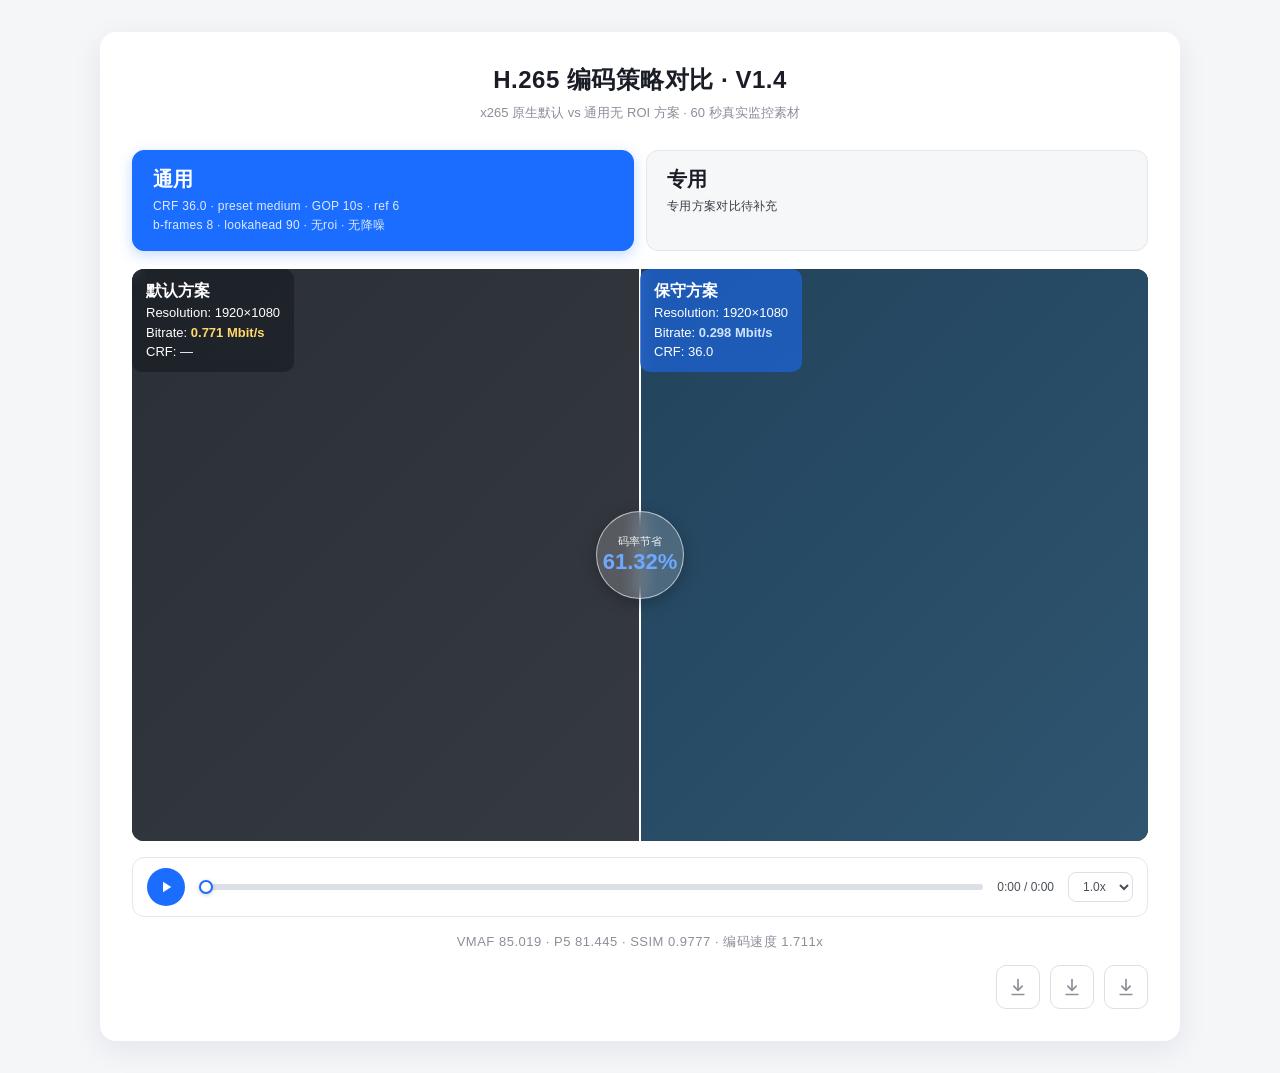
==== apps/demo/index.html @ e2fc9581 "Add monitor2 static demo" ====
<!DOCTYPE html>
<html lang="zh-CN">
<head>
<meta charset="UTF-8" />
<meta name="viewport" content="width=device-width, initial-scale=1.0" />
<title>H.265 编码策略对比 · V1.4</title>
<style>
  :root {
    --blue: #1B6DFF;
    --text: #1A1D26;
    --gray: #8A8F99;
    --card: #FFFFFF;
    --page: #F5F6F8;
  }
  * { box-sizing: border-box; margin: 0; padding: 0; }
  body {
    font-family: -apple-system, "PingFang SC", "Microsoft YaHei", sans-serif;
    background: var(--page);
    color: var(--text);
    display: flex;
    justify-content: center;
    padding: 32px 16px;
    -webkit-font-smoothing: antialiased;
  }
  .card {
    width: 100%;
    max-width: 1080px;
    background: var(--card);
    border-radius: 16px;
    box-shadow: 0 8px 30px rgba(20, 30, 60, 0.08);
    padding: 32px;
  }
  header { text-align: center; margin-bottom: 28px; }
  h1 { font-size: 24px; font-weight: 700; letter-spacing: 0.5px; }
  .subtitle { color: var(--gray); font-size: 13px; margin-top: 8px; }

  /* 策略切换：等宽双 Tab，参考微帧风格 */
  .strategy-tabs {
    display: flex;
    gap: 12px;
    margin-bottom: 18px;
  }
  .strategy-tab {
    flex: 1 1 0;
    display: flex;
    flex-direction: column;
    align-items: flex-start;
    gap: 6px;
    padding: 16px 20px;
    border-radius: 12px;
    border: 1px solid #e5e7eb;
    background: #f6f7f9;
    color: var(--text);
    font-family: inherit;
    text-align: left;
    cursor: pointer;
    transition: all .2s ease;
  }
  .strategy-tab:hover {
    border-color: var(--blue);
    color: var(--blue);
    background: #fff;
  }
  .strategy-tab.active {
    background: var(--blue);
    color: #fff;
    border-color: var(--blue);
    box-shadow: 0 4px 14px rgba(27, 109, 255, 0.25);
  }
  .strategy-tab .tab-title {
    font-size: 20px;
    font-weight: 700;
    line-height: 1.2;
  }
  .strategy-tab .tab-desc {
    font-size: 12px;
    opacity: .85;
    font-weight: 500;
    line-height: 1.55;
    font-variant-numeric: tabular-nums;
    letter-spacing: .3px;
    word-break: normal;
    overflow-wrap: anywhere;
  }

  /* 对比查看器 */
  .viewer { display: block; }
  .viewer[hidden] { display: none; }
  .stage {
    position: relative;
    width: 100%;
    aspect-ratio: 16 / 9;
    border-radius: 12px;
    overflow: hidden;
    background: #111;
    user-select: none;
    --p: 50; /* 分割线位置百分比，JS 同步更新，驱动蓝色角标跟随 */
  }
  .media {
    position: absolute;
    inset: 0;
  }
  .media.base {
    background: linear-gradient(135deg, #2b2f36 0%, #3a3f47 100%);
  }
  .media.ours {
    background: linear-gradient(135deg, #1c3a52 0%, #2f5570 100%);
    clip-path: inset(0 0 0 50%);
  }
  video.media {
    width: 100%;
    height: 100%;
    object-fit: cover;
    display: block;
  }

  /* 角标：黑标固定画布左上；蓝标跟分割线，可覆盖黑标、可出画布 */
  .label {
    position: absolute;
    top: 0;
    padding: 10px 14px;
    border-radius: 10px;
    font-size: 13px;
    line-height: 1.5;
    backdrop-filter: blur(6px);
    -webkit-backdrop-filter: blur(6px);
    font-variant-numeric: tabular-nums;
    z-index: 3;
    max-width: 280px;
    pointer-events: none;
  }
  .label.base {
    left: 0;
    background: rgba(20, 24, 32, 0.55);
    color: #fff;
  }
  .label.ours {
    /* 左缘直接贴在分割线上，无 gap；可覆盖左侧黑标，可滑出画布右边缘 */
    left: calc(var(--p, 50) * 1%);
    background: rgba(27, 109, 255, 0.55);
    color: #fff;
    text-align: left;
  }
  .label .name { font-size: 16px; font-weight: 700; }
  .label .hl { font-weight: 700; color: #ffd76a; }
  .label.ours .hl { color: #cfe4ff; }

  /* 分割线 + 徽标（徽标放在分割线内部，随分割线一起移动、可被拖拽、可出画布） */
  .divider {
    position: absolute;
    top: 0;
    bottom: 0;
    left: 50%;
    width: 2px;
    background: #fff;
    transform: translateX(-1px);
    cursor: ew-resize;
    outline: none;
    z-index: 1;
  }
  .divider:focus-visible { box-shadow: 0 0 0 2px var(--blue); }
  .badge {
    position: absolute;
    top: 50%;
    left: 50%;
    transform: translate(-50%, -50%);
    width: 88px;
    height: 88px;
    border-radius: 50%;
    background: rgba(255, 255, 255, 0.18);
    backdrop-filter: blur(8px);
    -webkit-backdrop-filter: blur(8px);
    border: 1px solid rgba(255, 255, 255, 0.6);
    box-shadow: 0 4px 16px rgba(0, 0, 0, 0.25);
    display: flex;
    flex-direction: column;
    align-items: center;
    justify-content: center;
    color: #fff;
    text-align: center;
  }
  .badge .small { font-size: 11px; opacity: .9; }
  .badge .big { font-size: 22px; font-weight: 800; color: #6ea8ff; }

  /* 播放控制条（沿用页面同一设计语言） */
  .controls {
    display: flex;
    align-items: center;
    gap: 14px;
    margin-top: 16px;
    padding: 10px 14px;
    border: 1px solid #e5e7eb;
    border-radius: 12px;
    background: #fff;
  }
  .ctrl-btn {
    flex: none;
    width: 38px;
    height: 38px;
    border-radius: 50%;
    border: none;
    background: var(--blue);
    color: #fff;
    display: flex;
    align-items: center;
    justify-content: center;
    cursor: pointer;
    transition: background .2s;
  }
  .ctrl-btn:hover { background: #1558d6; }
  .ctrl-btn svg { width: 18px; height: 18px; }
  .ctrl-btn .icon-pause { display: none; }
  .controls.playing .icon-play { display: none; }
  .controls.playing .icon-pause { display: block; }
  .progress {
    -webkit-appearance: none;
    appearance: none;
    flex: 1;
    height: 6px;
    border-radius: 3px;
    background: #dcdfe6;
    outline: none;
    cursor: pointer;
  }
  .progress::-webkit-slider-thumb {
    -webkit-appearance: none;
    appearance: none;
    width: 14px;
    height: 14px;
    border-radius: 50%;
    background: #fff;
    border: 2px solid var(--blue);
    box-shadow: 0 1px 4px rgba(0,0,0,.2);
  }
  .progress::-moz-range-thumb {
    width: 14px;
    height: 14px;
    border-radius: 50%;
    background: #fff;
    border: 2px solid var(--blue);
    box-shadow: 0 1px 4px rgba(0,0,0,.2);
  }
  .time {
    flex: none;
    font-size: 12px;
    color: #4a4f57;
    font-variant-numeric: tabular-nums;
    white-space: nowrap;
  }
  .rate {
    flex: none;
    border: 1px solid #dcdfe6;
    background: #fff;
    border-radius: 8px;
    padding: 6px 10px;
    font-size: 12px;
    color: #4a4f57;
    font-family: inherit;
    cursor: pointer;
  }

  /* 指标说明 */
  .metrics {
    margin-top: 16px;
    text-align: center;
    color: var(--gray);
    font-size: 13px;
    font-variant-numeric: tabular-nums;
    letter-spacing: 0.5px;
  }
  /* 底部：下载按钮，居右 */
  .footer-row {
    display: flex;
    justify-content: flex-end;
    align-items: center;
    gap: 10px;
    margin-top: 14px;
  }
  .download-btn {
    width: 44px;
    height: 44px;
    border-radius: 10px;
    border: 1px solid #dcdfe6;
    background: #fff;
    color: var(--gray);
    display: flex;
    align-items: center;
    justify-content: center;
    cursor: pointer;
    text-decoration: none;
    transition: color .2s, border-color .2s;
  }
  .download-btn:hover { color: var(--blue); border-color: var(--blue); }
  .download-btn svg { width: 20px; height: 20px; }

  /* 专用 Tab 占位 */
  .placeholder-box {
    width: 100%;
    aspect-ratio: 16 / 9;
    border: 2px dashed #C5C8CE;
    border-radius: 12px;
    display: flex;
    flex-direction: column;
    align-items: center;
    justify-content: center;
    color: var(--gray);
    text-align: center;
    gap: 10px;
  }
  .placeholder-box .icon { color: #C5C8CE; }
  .placeholder-box .title { font-size: 18px; font-weight: 600; color: #6b7280; }
  .placeholder-box .desc { font-size: 13px; max-width: 420px; line-height: 1.6; }

  @media (max-width: 768px) {
    .card { padding: 20px; }
    h1 { font-size: 20px; }
    .strategy-tab { padding: 14px 16px; }
    .strategy-tab .tab-title { font-size: 18px; }
    .strategy-tab .tab-desc { font-size: 11px; }
    .badge { width: 64px; height: 64px; }
    .badge .big { font-size: 16px; }
    .controls { flex-wrap: wrap; }
    .time { order: 3; width: 100%; text-align: center; }
  }
</style>
</head>
<body>
<div class="card">
  <header>
    <h1 id="pageTitle">H.265 编码策略对比 · V1.4</h1>
    <p class="subtitle" id="pageSubtitle">数据加载中…</p>
  </header>

  <!-- 策略切换：等宽双 Tab -->
  <div class="strategy-tabs" role="tablist">
    <button class="strategy-tab active" id="tabGeneric" data-target="generic" role="tab" aria-selected="true">
      <span class="tab-title" id="tabGenericTitle">通用</span>
      <span class="tab-desc" id="tabGenericDesc"></span>
    </button>
    <button class="strategy-tab" id="tabSpecialized" data-target="specialized" role="tab" aria-selected="false">
      <span class="tab-title" id="tabSpecTitle">专用</span>
      <span class="tab-desc" id="tabSpecDesc"></span>
    </button>
  </div>

  <!-- 通用 Tab 内容 -->
  <section class="viewer" id="viewer-generic">
    <div class="stage" id="stage">
      <video class="media base" id="videoBase" preload="auto" playsinline loop></video>
      <video class="media ours" id="ours" preload="auto" playsinline loop muted></video>
      <div class="label base">
        <div class="name" id="baseName">默认方案</div>
        <div>Resolution: <span id="baseRes">—</span></div>
        <div>Bitrate: <span class="hl" id="baseBitrate">—</span></div>
        <div>CRF: <span id="baseCrf">—</span></div>
      </div>
      <div class="label ours">
        <div class="name" id="oursName">保守方案</div>
        <div>Resolution: <span id="oursRes">—</span></div>
        <div>Bitrate: <span class="hl" id="oursBitrate">—</span></div>
        <div>CRF: <span id="oursCrf">—</span></div>
      </div>
      <div class="divider" id="divider" tabindex="0" role="slider" aria-valuenow="50" aria-valuemin="0" aria-valuemax="100">
        <div class="badge">
          <span class="small">码率节省</span>
          <span class="big" id="savingBig">—</span>
        </div>
      </div>
    </div>

    <!-- 播放控制条 -->
    <div class="controls" id="controls">
      <button class="ctrl-btn" id="playBtn" aria-label="播放 / 暂停">
        <svg class="icon-play" viewBox="0 0 24 24" fill="currentColor"><path d="M8 5v14l11-7z"></path></svg>
        <svg class="icon-pause" viewBox="0 0 24 24" fill="currentColor"><path d="M6 5h4v14H6zM14 5h4v14h-4z"></path></svg>
      </button>
      <input type="range" class="progress" id="progress" min="0" max="1000" value="0" aria-label="播放进度"/>
      <div class="time" id="timeLabel">0:00 / 0:00</div>
      <select class="rate" id="rateSelect" aria-label="播放倍速">
        <option value="0.5">0.5x</option>
        <option value="1" selected>1.0x</option>
        <option value="1.5">1.5x</option>
        <option value="2">2.0x</option>
      </select>
    </div>

    <div class="metrics" id="metricsLine"></div>
    <div class="footer-row">
      <a class="download-btn" id="dlBase" download title="下载默认方案 H.265 文件" aria-label="下载默认方案 H.265 文件">
        <svg viewBox="0 0 24 24" fill="none" stroke="currentColor" stroke-width="2" stroke-linecap="round" stroke-linejoin="round">
          <path d="M12 3v12"></path><path d="M7 11l5 5 5-5"></path><path d="M5 21h14"></path>
        </svg>
      </a>
      <a class="download-btn" id="dlOurs" download title="下载保守方案 H.265 文件" aria-label="下载保守方案 H.265 文件">
        <svg viewBox="0 0 24 24" fill="none" stroke="currentColor" stroke-width="2" stroke-linecap="round" stroke-linejoin="round">
          <path d="M12 3v12"></path><path d="M7 11l5 5 5-5"></path><path d="M5 21h14"></path>
        </svg>
      </a>
      <a class="download-btn" id="dlCsv" download title="下载指标 CSV" aria-label="下载指标 CSV">
        <svg viewBox="0 0 24 24" fill="none" stroke="currentColor" stroke-width="2" stroke-linecap="round" stroke-linejoin="round">
          <path d="M12 3v12"></path><path d="M7 11l5 5 5-5"></path><path d="M5 21h14"></path>
        </svg>
      </a>
    </div>
  </section>

  <!-- 专用 Tab 内容（占位：不接视频、不接指标、不接下载） -->
  <section class="viewer" id="viewer-specialized" hidden>
    <div class="placeholder-box">
      <svg class="icon" width="48" height="48" viewBox="0 0 24 24" fill="none" stroke="currentColor" stroke-width="2" stroke-linecap="round" stroke-linejoin="round">
        <path d="M23 19a2 2 0 0 1-2 2H3a2 2 0 0 1-2-2V8a2 2 0 0 1 2-2h4l2-3h6l2 3h4a2 2 0 0 1 2 2z"></path>
        <circle cx="12" cy="13" r="4"></circle>
      </svg>
      <div class="title" id="specPlaceholderTitle">专用方案对比待补充</div>
      <div class="desc" id="specPlaceholderDesc"></div>
    </div>
  </section>
</div>

<script>
(async function () {
  // ===== 数据加载（不写死，全部来自 data/results.json） =====
  let DATA;
  try {
    const resp = await fetch('data/results.json', { cache: 'no-store' });
    if (!resp.ok) throw new Error('HTTP ' + resp.status);
    DATA = await resp.json();
  } catch (err) {
    const sub = document.getElementById('pageSubtitle');
    sub.textContent = '数据加载失败：请通过 HTTP 服务访问本页（如在 apps/demo 目录运行 python -m http.server），file:// 直接打开无法读取 data/results.json';
    sub.style.color = '#d43f3a';
    return;
  }

  const { page, baseline, ours, specialized, metricsDownload } = DATA;

  // ===== 格式化 =====
  const fmtMbps = v => v.toFixed(3) + ' Mbit/s';
  const fmtCrf = v => (v === null || v === undefined) ? '—' : Number(v).toFixed(1);
  const fmtSaving = v => Number(v).toFixed(2) + '%';
  const paramsTwoLines = s => {
    const parts = s.split(' · ');
    const mid = Math.ceil(parts.length / 2);
    return parts.slice(0, mid).join(' · ') + '<br>' + parts.slice(mid).join(' · ');
  };

  // ===== 填充头部与 Tab =====
  document.getElementById('pageTitle').textContent = page.title;
  document.title = page.title;
  document.getElementById('pageSubtitle').textContent = page.subtitle;
  document.getElementById('tabGenericTitle').textContent = ours.tabTitle;
  document.getElementById('tabGenericDesc').innerHTML = paramsTwoLines(ours.params);
  document.getElementById('tabSpecTitle').textContent = specialized.tabTitle;
  document.getElementById('tabSpecDesc').textContent = specialized.title;

  // ===== 填充角标与徽标 =====
  document.getElementById('baseName').textContent = baseline.displayName;
  document.getElementById('baseRes').textContent = baseline.resolution;
  document.getElementById('baseBitrate').textContent = fmtMbps(baseline.bitrateMbps);
  document.getElementById('baseCrf').textContent = fmtCrf(baseline.crf);
  document.getElementById('oursName').textContent = ours.displayName;
  document.getElementById('oursRes').textContent = ours.resolution;
  document.getElementById('oursBitrate').textContent = fmtMbps(ours.bitrateMbps);
  document.getElementById('oursCrf').textContent = fmtCrf(ours.crf);
  document.getElementById('savingBig').textContent = fmtSaving(ours.savingVsDefaultPct);
  document.getElementById('metricsLine').textContent =
    `VMAF ${ours.vmaf.toFixed(3)} · P5 ${ours.vmafP5.toFixed(3)} · SSIM ${ours.ssim.toFixed(4)} · 编码速度 ${ours.encodeSpeedX}x`;

  // ===== 填充占位区与下载 =====
  document.getElementById('specPlaceholderTitle').textContent = specialized.title;
  document.getElementById('specPlaceholderDesc').textContent = specialized.description;
  document.getElementById('dlBase').href = baseline.hevcDownload;
  document.getElementById('dlOurs').href = ours.hevcDownload;
  document.getElementById('dlCsv').href = metricsDownload;

  // ===== 视频源 =====
  const videoBase = document.getElementById('videoBase');
  const oursVideo = document.getElementById('ours');
  videoBase.src = baseline.previewSrc;
  oursVideo.src = ours.previewSrc;

  // ===== 通用 / 专用 切换 =====
  const tabs = document.querySelectorAll('.strategy-tab');
  const vGeneric = document.getElementById('viewer-generic');
  const vSpec = document.getElementById('viewer-specialized');
  function show(which) {
    const isGeneric = which === 'generic';
    vGeneric.hidden = !isGeneric;
    vSpec.hidden = isGeneric;
    tabs.forEach(tab => {
      const active = tab.dataset.target === which;
      tab.classList.toggle('active', active);
      tab.setAttribute('aria-selected', String(active));
    });
    if (!isGeneric) pause(); // 切到占位 Tab 时暂停播放
  }
  tabs.forEach(tab => tab.addEventListener('click', () => show(tab.dataset.target)));

  // ===== 分割线拖拽（蓝色角标跟随分割线移动，不翻转） =====
  const stage = document.getElementById('stage');
  const divider = document.getElementById('divider');

  function setPos(pct) {
    pct = Math.max(0, Math.min(100, pct));
    oursVideo.style.clipPath = `inset(0 0 0 ${pct}%)`;
    divider.style.left = pct + '%';
    stage.style.setProperty('--p', pct);
    divider.setAttribute('aria-valuenow', Math.round(pct));
  }

  let dragging = false;
  function posFromEvent(clientX) {
    const r = stage.getBoundingClientRect();
    return ((clientX - r.left) / r.width) * 100;
  }
  divider.addEventListener('mousedown', e => { dragging = true; e.preventDefault(); });
  window.addEventListener('mousemove', e => { if (dragging) setPos(posFromEvent(e.clientX)); });
  window.addEventListener('mouseup', () => { dragging = false; });
  divider.addEventListener('touchstart', e => { dragging = true; }, { passive: true });
  divider.addEventListener('touchmove', e => { if (dragging) setPos(posFromEvent(e.touches[0].clientX)); }, { passive: true });
  window.addEventListener('touchend', () => { dragging = false; });
  divider.addEventListener('keydown', e => {
    const parsed = parseFloat(divider.style.left);
    const cur = Number.isFinite(parsed) ? parsed : 50;
    if (e.key === 'ArrowLeft') { setPos(cur - 2); e.preventDefault(); }
    if (e.key === 'ArrowRight') { setPos(cur + 2); e.preventDefault(); }
  });

  // ===== 双视频同步（base 为主时钟，ours 静音跟随，只保留一路声音） =====
  const controls = document.getElementById('controls');
  const playBtn = document.getElementById('playBtn');
  const progress = document.getElementById('progress');
  const timeLabel = document.getElementById('timeLabel');
  const rateSelect = document.getElementById('rateSelect');

  function fmtTime(t) {
    if (!Number.isFinite(t)) return '0:00';
    const m = Math.floor(t / 60);
    const s = Math.floor(t % 60);
    return m + ':' + String(s).padStart(2, '0');
  }

  function play() {
    oursVideo.play().catch(() => {});
    videoBase.play().catch(() => {});
    controls.classList.add('playing');
  }
  function pause() {
    videoBase.pause();
    oursVideo.pause();
    controls.classList.remove('playing');
  }
  playBtn.addEventListener('click', () => { videoBase.paused ? play() : pause(); });

  // 进度同步：偏差 > 0.15s 时校正 ours
  videoBase.addEventListener('timeupdate', () => {
    if (Math.abs(oursVideo.currentTime - videoBase.currentTime) > 0.15) {
      oursVideo.currentTime = videoBase.currentTime;
    }
    if (videoBase.duration) {
      const ratio = videoBase.currentTime / videoBase.duration;
      progress.value = Math.round(ratio * 1000);
      const pct = (ratio * 100).toFixed(1);
      progress.style.background =
        `linear-gradient(to right, var(--blue) 0%, var(--blue) ${pct}%, #dcdfe6 ${pct}%, #dcdfe6 100%)`;
      timeLabel.textContent = fmtTime(videoBase.currentTime) + ' / ' + fmtTime(videoBase.duration);
    }
  });

  // seek 同步
  progress.addEventListener('input', () => {
    if (videoBase.duration) {
      const t = (progress.value / 1000) * videoBase.duration;
      videoBase.currentTime = t;
      oursVideo.currentTime = t;
    }
  });

  // 倍速同步
  rateSelect.addEventListener('change', () => {
    const r = parseFloat(rateSelect.value);
    videoBase.playbackRate = r;
    oursVideo.playbackRate = r;
  });

  videoBase.addEventListener('loadedmetadata', () => {
    timeLabel.textContent = fmtTime(videoBase.currentTime) + ' / ' + fmtTime(videoBase.duration);
  });
  // 循环回绕时两路对齐
  videoBase.addEventListener('ended', () => { oursVideo.currentTime = videoBase.currentTime; });

  // 初始 Tab：可通过 URL ?tab=specialized 指定
  const initTab = new URLSearchParams(location.search).get('tab');
  if (initTab === 'generic' || initTab === 'specialized') show(initTab);

  // 初始分割线位置：默认 50%，可通过 URL ?p=15 等参数覆盖
  const initP = parseFloat(new URLSearchParams(location.search).get('p'));
  setPos(Number.isFinite(initP) ? initP : 50);
})();
</script>
</body>
</html>
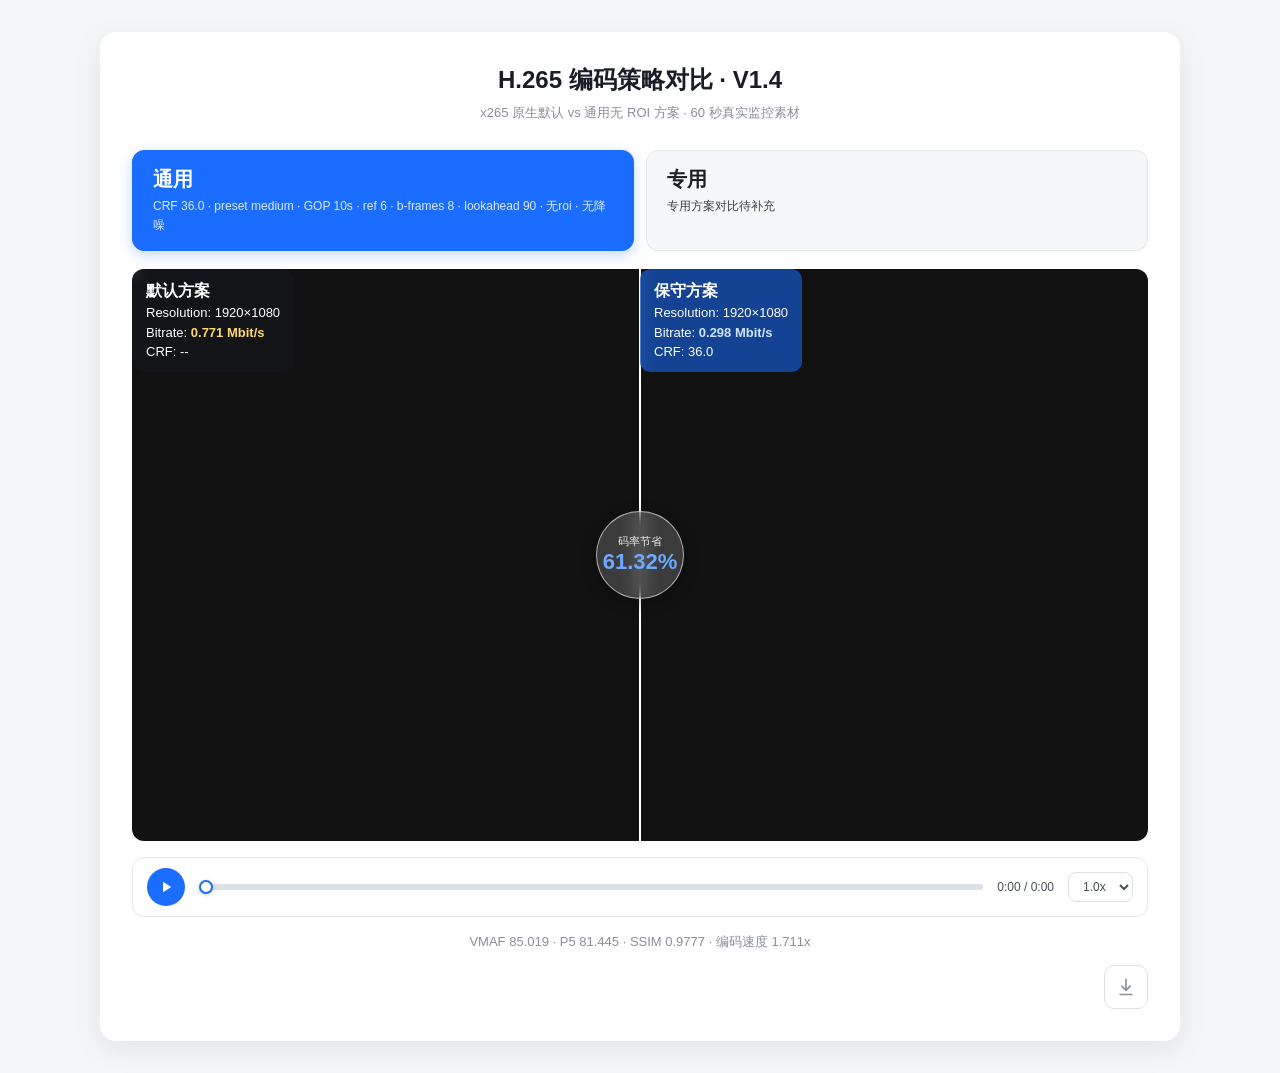
==== commit e6088019: "Restructure demo static assets" ====
--- a/apps/demo/index.html
+++ b/apps/demo/index.html
@@ -1,602 +1,97 @@
-<!DOCTYPE html>
+<!doctype html>
 <html lang="zh-CN">
-<head>
-<meta charset="UTF-8" />
-<meta name="viewport" content="width=device-width, initial-scale=1.0" />
-<title>H.265 编码策略对比 · V1.4</title>
-<style>
-  :root {
-    --blue: #1B6DFF;
-    --text: #1A1D26;
-    --gray: #8A8F99;
-    --card: #FFFFFF;
-    --page: #F5F6F8;
-  }
-  * { box-sizing: border-box; margin: 0; padding: 0; }
-  body {
-    font-family: -apple-system, "PingFang SC", "Microsoft YaHei", sans-serif;
-    background: var(--page);
-    color: var(--text);
-    display: flex;
-    justify-content: center;
-    padding: 32px 16px;
-    -webkit-font-smoothing: antialiased;
-  }
-  .card {
-    width: 100%;
-    max-width: 1080px;
-    background: var(--card);
-    border-radius: 16px;
-    box-shadow: 0 8px 30px rgba(20, 30, 60, 0.08);
-    padding: 32px;
-  }
-  header { text-align: center; margin-bottom: 28px; }
-  h1 { font-size: 24px; font-weight: 700; letter-spacing: 0.5px; }
-  .subtitle { color: var(--gray); font-size: 13px; margin-top: 8px; }
+  <head>
+    <meta charset="utf-8" />
+    <meta name="viewport" content="width=device-width, initial-scale=1" />
+    <title>H.265 编码策略对比 · V1.4</title>
+    <link rel="icon" href="data:," />
+    <link rel="stylesheet" href="./styles.css" />
+  </head>
+  <body>
+    <main class="card">
+      <header>
+        <h1 id="pageTitle">H.265 编码策略对比 · V1.4</h1>
+        <p class="subtitle" id="pageSubtitle">x265 原生默认 vs 通用无 ROI 方案 · 60 秒真实监控素材</p>
+      </header>
 
-  /* 策略切换：等宽双 Tab，参考微帧风格 */
-  .strategy-tabs {
-    display: flex;
-    gap: 12px;
-    margin-bottom: 18px;
-  }
-  .strategy-tab {
-    flex: 1 1 0;
-    display: flex;
-    flex-direction: column;
-    align-items: flex-start;
-    gap: 6px;
-    padding: 16px 20px;
-    border-radius: 12px;
-    border: 1px solid #e5e7eb;
-    background: #f6f7f9;
-    color: var(--text);
-    font-family: inherit;
-    text-align: left;
-    cursor: pointer;
-    transition: all .2s ease;
-  }
-  .strategy-tab:hover {
-    border-color: var(--blue);
-    color: var(--blue);
-    background: #fff;
-  }
-  .strategy-tab.active {
-    background: var(--blue);
-    color: #fff;
-    border-color: var(--blue);
-    box-shadow: 0 4px 14px rgba(27, 109, 255, 0.25);
-  }
-  .strategy-tab .tab-title {
-    font-size: 20px;
-    font-weight: 700;
-    line-height: 1.2;
-  }
-  .strategy-tab .tab-desc {
-    font-size: 12px;
-    opacity: .85;
-    font-weight: 500;
-    line-height: 1.55;
-    font-variant-numeric: tabular-nums;
-    letter-spacing: .3px;
-    word-break: normal;
-    overflow-wrap: anywhere;
-  }
+      <nav class="strategy-tabs" role="tablist" aria-label="方案类型">
+        <button class="strategy-tab active" id="tabGeneric" type="button" data-target="generic" role="tab" aria-selected="true">
+          <span class="tab-title" id="genericTabTitle">通用</span>
+          <span class="tab-desc" id="genericTabDesc">--</span>
+        </button>
+        <button class="strategy-tab" id="tabSpecialized" type="button" data-target="specialized" role="tab" aria-selected="false">
+          <span class="tab-title" id="specializedTabTitle">专用</span>
+          <span class="tab-desc" id="specializedTabDesc">专用方案对比待补充</span>
+        </button>
+      </nav>
 
-  /* 对比查看器 */
-  .viewer { display: block; }
-  .viewer[hidden] { display: none; }
-  .stage {
-    position: relative;
-    width: 100%;
-    aspect-ratio: 16 / 9;
-    border-radius: 12px;
-    overflow: hidden;
-    background: #111;
-    user-select: none;
-    --p: 50; /* 分割线位置百分比，JS 同步更新，驱动蓝色角标跟随 */
-  }
-  .media {
-    position: absolute;
-    inset: 0;
-  }
-  .media.base {
-    background: linear-gradient(135deg, #2b2f36 0%, #3a3f47 100%);
-  }
-  .media.ours {
-    background: linear-gradient(135deg, #1c3a52 0%, #2f5570 100%);
-    clip-path: inset(0 0 0 50%);
-  }
-  video.media {
-    width: 100%;
-    height: 100%;
-    object-fit: cover;
-    display: block;
-  }
+      <section class="viewer" id="viewerGeneric">
+        <div class="stage" id="stage">
+          <video class="media base" id="baseVideo" preload="auto" playsinline loop></video>
+          <video class="media ours" id="oursVideo" preload="auto" playsinline loop muted></video>
 
-  /* 角标：黑标固定画布左上；蓝标跟分割线，可覆盖黑标、可出画布 */
-  .label {
-    position: absolute;
-    top: 0;
-    padding: 10px 14px;
-    border-radius: 10px;
-    font-size: 13px;
-    line-height: 1.5;
-    backdrop-filter: blur(6px);
-    -webkit-backdrop-filter: blur(6px);
-    font-variant-numeric: tabular-nums;
-    z-index: 3;
-    max-width: 280px;
-    pointer-events: none;
-  }
-  .label.base {
-    left: 0;
-    background: rgba(20, 24, 32, 0.55);
-    color: #fff;
-  }
-  .label.ours {
-    /* 左缘直接贴在分割线上，无 gap；可覆盖左侧黑标，可滑出画布右边缘 */
-    left: calc(var(--p, 50) * 1%);
-    background: rgba(27, 109, 255, 0.55);
-    color: #fff;
-    text-align: left;
-  }
-  .label .name { font-size: 16px; font-weight: 700; }
-  .label .hl { font-weight: 700; color: #ffd76a; }
-  .label.ours .hl { color: #cfe4ff; }
+          <div class="label base">
+            <div class="name" id="baseName">默认方案</div>
+            <div>Resolution: <span id="baseResolution">--</span></div>
+            <div>Bitrate: <span class="hl" id="baseBitrate">--</span></div>
+            <div>CRF: <span id="baseCrf">--</span></div>
+          </div>
 
-  /* 分割线 + 徽标（徽标放在分割线内部，随分割线一起移动、可被拖拽、可出画布） */
-  .divider {
-    position: absolute;
-    top: 0;
-    bottom: 0;
-    left: 50%;
-    width: 2px;
-    background: #fff;
-    transform: translateX(-1px);
-    cursor: ew-resize;
-    outline: none;
-    z-index: 1;
-  }
-  .divider:focus-visible { box-shadow: 0 0 0 2px var(--blue); }
-  .badge {
-    position: absolute;
-    top: 50%;
-    left: 50%;
-    transform: translate(-50%, -50%);
-    width: 88px;
-    height: 88px;
-    border-radius: 50%;
-    background: rgba(255, 255, 255, 0.18);
-    backdrop-filter: blur(8px);
-    -webkit-backdrop-filter: blur(8px);
-    border: 1px solid rgba(255, 255, 255, 0.6);
-    box-shadow: 0 4px 16px rgba(0, 0, 0, 0.25);
-    display: flex;
-    flex-direction: column;
-    align-items: center;
-    justify-content: center;
-    color: #fff;
-    text-align: center;
-  }
-  .badge .small { font-size: 11px; opacity: .9; }
-  .badge .big { font-size: 22px; font-weight: 800; color: #6ea8ff; }
+          <div class="label ours">
+            <div class="name" id="oursName">保守方案</div>
+            <div>Resolution: <span id="oursResolution">--</span></div>
+            <div>Bitrate: <span class="hl" id="oursBitrate">--</span></div>
+            <div>CRF: <span id="oursCrf">--</span></div>
+          </div>
 
-  /* 播放控制条（沿用页面同一设计语言） */
-  .controls {
-    display: flex;
-    align-items: center;
-    gap: 14px;
-    margin-top: 16px;
-    padding: 10px 14px;
-    border: 1px solid #e5e7eb;
-    border-radius: 12px;
-    background: #fff;
-  }
-  .ctrl-btn {
-    flex: none;
-    width: 38px;
-    height: 38px;
-    border-radius: 50%;
-    border: none;
-    background: var(--blue);
-    color: #fff;
-    display: flex;
-    align-items: center;
-    justify-content: center;
-    cursor: pointer;
-    transition: background .2s;
-  }
-  .ctrl-btn:hover { background: #1558d6; }
-  .ctrl-btn svg { width: 18px; height: 18px; }
-  .ctrl-btn .icon-pause { display: none; }
-  .controls.playing .icon-play { display: none; }
-  .controls.playing .icon-pause { display: block; }
-  .progress {
-    -webkit-appearance: none;
-    appearance: none;
-    flex: 1;
-    height: 6px;
-    border-radius: 3px;
-    background: #dcdfe6;
-    outline: none;
-    cursor: pointer;
-  }
-  .progress::-webkit-slider-thumb {
-    -webkit-appearance: none;
-    appearance: none;
-    width: 14px;
-    height: 14px;
-    border-radius: 50%;
-    background: #fff;
-    border: 2px solid var(--blue);
-    box-shadow: 0 1px 4px rgba(0,0,0,.2);
-  }
-  .progress::-moz-range-thumb {
-    width: 14px;
-    height: 14px;
-    border-radius: 50%;
-    background: #fff;
-    border: 2px solid var(--blue);
-    box-shadow: 0 1px 4px rgba(0,0,0,.2);
-  }
-  .time {
-    flex: none;
-    font-size: 12px;
-    color: #4a4f57;
-    font-variant-numeric: tabular-nums;
-    white-space: nowrap;
-  }
-  .rate {
-    flex: none;
-    border: 1px solid #dcdfe6;
-    background: #fff;
-    border-radius: 8px;
-    padding: 6px 10px;
-    font-size: 12px;
-    color: #4a4f57;
-    font-family: inherit;
-    cursor: pointer;
-  }
+          <div class="divider" id="divider" tabindex="0" role="slider" aria-valuenow="50" aria-valuemin="0" aria-valuemax="100">
+            <div class="badge">
+              <span class="small">码率节省</span>
+              <span class="big" id="savingBadge">--</span>
+            </div>
+          </div>
+        </div>
 
-  /* 指标说明 */
-  .metrics {
-    margin-top: 16px;
-    text-align: center;
-    color: var(--gray);
-    font-size: 13px;
-    font-variant-numeric: tabular-nums;
-    letter-spacing: 0.5px;
-  }
-  /* 底部：下载按钮，居右 */
-  .footer-row {
-    display: flex;
-    justify-content: flex-end;
-    align-items: center;
-    gap: 10px;
-    margin-top: 14px;
-  }
-  .download-btn {
-    width: 44px;
-    height: 44px;
-    border-radius: 10px;
-    border: 1px solid #dcdfe6;
-    background: #fff;
-    color: var(--gray);
-    display: flex;
-    align-items: center;
-    justify-content: center;
-    cursor: pointer;
-    text-decoration: none;
-    transition: color .2s, border-color .2s;
-  }
-  .download-btn:hover { color: var(--blue); border-color: var(--blue); }
-  .download-btn svg { width: 20px; height: 20px; }
+        <div class="controls" id="controls">
+          <button class="ctrl-btn" id="playBtn" type="button" aria-label="播放 / 暂停">
+            <svg class="icon-play" viewBox="0 0 24 24" fill="currentColor" aria-hidden="true"><path d="M8 5v14l11-7z"></path></svg>
+            <svg class="icon-pause" viewBox="0 0 24 24" fill="currentColor" aria-hidden="true"><path d="M6 5h4v14H6zM14 5h4v14h-4z"></path></svg>
+          </button>
+          <input class="progress" id="progress" type="range" min="0" max="1000" value="0" aria-label="播放进度" />
+          <div class="time" id="timeLabel">0:00 / 0:00</div>
+          <select class="rate" id="rateSelect" aria-label="播放倍速">
+            <option value="0.5">0.5x</option>
+            <option value="1" selected>1.0x</option>
+            <option value="1.5">1.5x</option>
+            <option value="2">2.0x</option>
+          </select>
+        </div>
 
-  /* 专用 Tab 占位 */
-  .placeholder-box {
-    width: 100%;
-    aspect-ratio: 16 / 9;
-    border: 2px dashed #C5C8CE;
-    border-radius: 12px;
-    display: flex;
-    flex-direction: column;
-    align-items: center;
-    justify-content: center;
-    color: var(--gray);
-    text-align: center;
-    gap: 10px;
-  }
-  .placeholder-box .icon { color: #C5C8CE; }
-  .placeholder-box .title { font-size: 18px; font-weight: 600; color: #6b7280; }
-  .placeholder-box .desc { font-size: 13px; max-width: 420px; line-height: 1.6; }
+        <div class="metrics" id="metricsText">--</div>
+        <div class="footer-row">
+          <button class="download-btn" id="downloadBtn" type="button" title="下载文件" aria-label="下载文件">
+            <svg viewBox="0 0 24 24" fill="none" stroke="currentColor" stroke-width="2" stroke-linecap="round" stroke-linejoin="round" aria-hidden="true">
+              <path d="M12 3v12"></path><path d="M7 11l5 5 5-5"></path><path d="M5 21h14"></path>
+            </svg>
+          </button>
+          <div class="download-menu" id="downloadMenu" hidden></div>
+        </div>
+      </section>
 
-  @media (max-width: 768px) {
-    .card { padding: 20px; }
-    h1 { font-size: 20px; }
-    .strategy-tab { padding: 14px 16px; }
-    .strategy-tab .tab-title { font-size: 18px; }
-    .strategy-tab .tab-desc { font-size: 11px; }
-    .badge { width: 64px; height: 64px; }
-    .badge .big { font-size: 16px; }
-    .controls { flex-wrap: wrap; }
-    .time { order: 3; width: 100%; text-align: center; }
-  }
-</style>
-</head>
-<body>
-<div class="card">
-  <header>
-    <h1 id="pageTitle">H.265 编码策略对比 · V1.4</h1>
-    <p class="subtitle" id="pageSubtitle">数据加载中…</p>
-  </header>
+      <section class="viewer" id="viewerSpecialized" hidden>
+        <div class="placeholder-box">
+          <svg class="icon" width="48" height="48" viewBox="0 0 24 24" fill="none" stroke="currentColor" stroke-width="2" stroke-linecap="round" stroke-linejoin="round" aria-hidden="true">
+            <path d="M23 19a2 2 0 0 1-2 2H3a2 2 0 0 1-2-2V8a2 2 0 0 1 2-2h4l2-3h6l2 3h4a2 2 0 0 1 2 2z"></path>
+            <circle cx="12" cy="13" r="4"></circle>
+          </svg>
+          <div class="title" id="placeholderTitle">专用方案对比待补充</div>
+          <div class="desc" id="placeholderDesc">本 Tab 预留，后续将接入专用场景下的 ROI / 降噪方案对比结果。</div>
+        </div>
+      </section>
 
-  <!-- 策略切换：等宽双 Tab -->
-  <div class="strategy-tabs" role="tablist">
-    <button class="strategy-tab active" id="tabGeneric" data-target="generic" role="tab" aria-selected="true">
-      <span class="tab-title" id="tabGenericTitle">通用</span>
-      <span class="tab-desc" id="tabGenericDesc"></span>
-    </button>
-    <button class="strategy-tab" id="tabSpecialized" data-target="specialized" role="tab" aria-selected="false">
-      <span class="tab-title" id="tabSpecTitle">专用</span>
-      <span class="tab-desc" id="tabSpecDesc"></span>
-    </button>
-  </div>
+      <p class="load-error" id="loadError" hidden></p>
+    </main>
 
-  <!-- 通用 Tab 内容 -->
-  <section class="viewer" id="viewer-generic">
-    <div class="stage" id="stage">
-      <video class="media base" id="videoBase" preload="auto" playsinline loop></video>
-      <video class="media ours" id="ours" preload="auto" playsinline loop muted></video>
-      <div class="label base">
-        <div class="name" id="baseName">默认方案</div>
-        <div>Resolution: <span id="baseRes">—</span></div>
-        <div>Bitrate: <span class="hl" id="baseBitrate">—</span></div>
-        <div>CRF: <span id="baseCrf">—</span></div>
-      </div>
-      <div class="label ours">
-        <div class="name" id="oursName">保守方案</div>
-        <div>Resolution: <span id="oursRes">—</span></div>
-        <div>Bitrate: <span class="hl" id="oursBitrate">—</span></div>
-        <div>CRF: <span id="oursCrf">—</span></div>
-      </div>
-      <div class="divider" id="divider" tabindex="0" role="slider" aria-valuenow="50" aria-valuemin="0" aria-valuemax="100">
-        <div class="badge">
-          <span class="small">码率节省</span>
-          <span class="big" id="savingBig">—</span>
-        </div>
-      </div>
-    </div>
-
-    <!-- 播放控制条 -->
-    <div class="controls" id="controls">
-      <button class="ctrl-btn" id="playBtn" aria-label="播放 / 暂停">
-        <svg class="icon-play" viewBox="0 0 24 24" fill="currentColor"><path d="M8 5v14l11-7z"></path></svg>
-        <svg class="icon-pause" viewBox="0 0 24 24" fill="currentColor"><path d="M6 5h4v14H6zM14 5h4v14h-4z"></path></svg>
-      </button>
-      <input type="range" class="progress" id="progress" min="0" max="1000" value="0" aria-label="播放进度"/>
-      <div class="time" id="timeLabel">0:00 / 0:00</div>
-      <select class="rate" id="rateSelect" aria-label="播放倍速">
-        <option value="0.5">0.5x</option>
-        <option value="1" selected>1.0x</option>
-        <option value="1.5">1.5x</option>
-        <option value="2">2.0x</option>
-      </select>
-    </div>
-
-    <div class="metrics" id="metricsLine"></div>
-    <div class="footer-row">
-      <a class="download-btn" id="dlBase" download title="下载默认方案 H.265 文件" aria-label="下载默认方案 H.265 文件">
-        <svg viewBox="0 0 24 24" fill="none" stroke="currentColor" stroke-width="2" stroke-linecap="round" stroke-linejoin="round">
-          <path d="M12 3v12"></path><path d="M7 11l5 5 5-5"></path><path d="M5 21h14"></path>
-        </svg>
-      </a>
-      <a class="download-btn" id="dlOurs" download title="下载保守方案 H.265 文件" aria-label="下载保守方案 H.265 文件">
-        <svg viewBox="0 0 24 24" fill="none" stroke="currentColor" stroke-width="2" stroke-linecap="round" stroke-linejoin="round">
-          <path d="M12 3v12"></path><path d="M7 11l5 5 5-5"></path><path d="M5 21h14"></path>
-        </svg>
-      </a>
-      <a class="download-btn" id="dlCsv" download title="下载指标 CSV" aria-label="下载指标 CSV">
-        <svg viewBox="0 0 24 24" fill="none" stroke="currentColor" stroke-width="2" stroke-linecap="round" stroke-linejoin="round">
-          <path d="M12 3v12"></path><path d="M7 11l5 5 5-5"></path><path d="M5 21h14"></path>
-        </svg>
-      </a>
-    </div>
-  </section>
-
-  <!-- 专用 Tab 内容（占位：不接视频、不接指标、不接下载） -->
-  <section class="viewer" id="viewer-specialized" hidden>
-    <div class="placeholder-box">
-      <svg class="icon" width="48" height="48" viewBox="0 0 24 24" fill="none" stroke="currentColor" stroke-width="2" stroke-linecap="round" stroke-linejoin="round">
-        <path d="M23 19a2 2 0 0 1-2 2H3a2 2 0 0 1-2-2V8a2 2 0 0 1 2-2h4l2-3h6l2 3h4a2 2 0 0 1 2 2z"></path>
-        <circle cx="12" cy="13" r="4"></circle>
-      </svg>
-      <div class="title" id="specPlaceholderTitle">专用方案对比待补充</div>
-      <div class="desc" id="specPlaceholderDesc"></div>
-    </div>
-  </section>
-</div>
-
-<script>
-(async function () {
-  // ===== 数据加载（不写死，全部来自 data/results.json） =====
-  let DATA;
-  try {
-    const resp = await fetch('data/results.json', { cache: 'no-store' });
-    if (!resp.ok) throw new Error('HTTP ' + resp.status);
-    DATA = await resp.json();
-  } catch (err) {
-    const sub = document.getElementById('pageSubtitle');
-    sub.textContent = '数据加载失败：请通过 HTTP 服务访问本页（如在 apps/demo 目录运行 python -m http.server），file:// 直接打开无法读取 data/results.json';
-    sub.style.color = '#d43f3a';
-    return;
-  }
-
-  const { page, baseline, ours, specialized, metricsDownload } = DATA;
-
-  // ===== 格式化 =====
-  const fmtMbps = v => v.toFixed(3) + ' Mbit/s';
-  const fmtCrf = v => (v === null || v === undefined) ? '—' : Number(v).toFixed(1);
-  const fmtSaving = v => Number(v).toFixed(2) + '%';
-  const paramsTwoLines = s => {
-    const parts = s.split(' · ');
-    const mid = Math.ceil(parts.length / 2);
-    return parts.slice(0, mid).join(' · ') + '<br>' + parts.slice(mid).join(' · ');
-  };
-
-  // ===== 填充头部与 Tab =====
-  document.getElementById('pageTitle').textContent = page.title;
-  document.title = page.title;
-  document.getElementById('pageSubtitle').textContent = page.subtitle;
-  document.getElementById('tabGenericTitle').textContent = ours.tabTitle;
-  document.getElementById('tabGenericDesc').innerHTML = paramsTwoLines(ours.params);
-  document.getElementById('tabSpecTitle').textContent = specialized.tabTitle;
-  document.getElementById('tabSpecDesc').textContent = specialized.title;
-
-  // ===== 填充角标与徽标 =====
-  document.getElementById('baseName').textContent = baseline.displayName;
-  document.getElementById('baseRes').textContent = baseline.resolution;
-  document.getElementById('baseBitrate').textContent = fmtMbps(baseline.bitrateMbps);
-  document.getElementById('baseCrf').textContent = fmtCrf(baseline.crf);
-  document.getElementById('oursName').textContent = ours.displayName;
-  document.getElementById('oursRes').textContent = ours.resolution;
-  document.getElementById('oursBitrate').textContent = fmtMbps(ours.bitrateMbps);
-  document.getElementById('oursCrf').textContent = fmtCrf(ours.crf);
-  document.getElementById('savingBig').textContent = fmtSaving(ours.savingVsDefaultPct);
-  document.getElementById('metricsLine').textContent =
-    `VMAF ${ours.vmaf.toFixed(3)} · P5 ${ours.vmafP5.toFixed(3)} · SSIM ${ours.ssim.toFixed(4)} · 编码速度 ${ours.encodeSpeedX}x`;
-
-  // ===== 填充占位区与下载 =====
-  document.getElementById('specPlaceholderTitle').textContent = specialized.title;
-  document.getElementById('specPlaceholderDesc').textContent = specialized.description;
-  document.getElementById('dlBase').href = baseline.hevcDownload;
-  document.getElementById('dlOurs').href = ours.hevcDownload;
-  document.getElementById('dlCsv').href = metricsDownload;
-
-  // ===== 视频源 =====
-  const videoBase = document.getElementById('videoBase');
-  const oursVideo = document.getElementById('ours');
-  videoBase.src = baseline.previewSrc;
-  oursVideo.src = ours.previewSrc;
-
-  // ===== 通用 / 专用 切换 =====
-  const tabs = document.querySelectorAll('.strategy-tab');
-  const vGeneric = document.getElementById('viewer-generic');
-  const vSpec = document.getElementById('viewer-specialized');
-  function show(which) {
-    const isGeneric = which === 'generic';
-    vGeneric.hidden = !isGeneric;
-    vSpec.hidden = isGeneric;
-    tabs.forEach(tab => {
-      const active = tab.dataset.target === which;
-      tab.classList.toggle('active', active);
-      tab.setAttribute('aria-selected', String(active));
-    });
-    if (!isGeneric) pause(); // 切到占位 Tab 时暂停播放
-  }
-  tabs.forEach(tab => tab.addEventListener('click', () => show(tab.dataset.target)));
-
-  // ===== 分割线拖拽（蓝色角标跟随分割线移动，不翻转） =====
-  const stage = document.getElementById('stage');
-  const divider = document.getElementById('divider');
-
-  function setPos(pct) {
-    pct = Math.max(0, Math.min(100, pct));
-    oursVideo.style.clipPath = `inset(0 0 0 ${pct}%)`;
-    divider.style.left = pct + '%';
-    stage.style.setProperty('--p', pct);
-    divider.setAttribute('aria-valuenow', Math.round(pct));
-  }
-
-  let dragging = false;
-  function posFromEvent(clientX) {
-    const r = stage.getBoundingClientRect();
-    return ((clientX - r.left) / r.width) * 100;
-  }
-  divider.addEventListener('mousedown', e => { dragging = true; e.preventDefault(); });
-  window.addEventListener('mousemove', e => { if (dragging) setPos(posFromEvent(e.clientX)); });
-  window.addEventListener('mouseup', () => { dragging = false; });
-  divider.addEventListener('touchstart', e => { dragging = true; }, { passive: true });
-  divider.addEventListener('touchmove', e => { if (dragging) setPos(posFromEvent(e.touches[0].clientX)); }, { passive: true });
-  window.addEventListener('touchend', () => { dragging = false; });
-  divider.addEventListener('keydown', e => {
-    const parsed = parseFloat(divider.style.left);
-    const cur = Number.isFinite(parsed) ? parsed : 50;
-    if (e.key === 'ArrowLeft') { setPos(cur - 2); e.preventDefault(); }
-    if (e.key === 'ArrowRight') { setPos(cur + 2); e.preventDefault(); }
-  });
-
-  // ===== 双视频同步（base 为主时钟，ours 静音跟随，只保留一路声音） =====
-  const controls = document.getElementById('controls');
-  const playBtn = document.getElementById('playBtn');
-  const progress = document.getElementById('progress');
-  const timeLabel = document.getElementById('timeLabel');
-  const rateSelect = document.getElementById('rateSelect');
-
-  function fmtTime(t) {
-    if (!Number.isFinite(t)) return '0:00';
-    const m = Math.floor(t / 60);
-    const s = Math.floor(t % 60);
-    return m + ':' + String(s).padStart(2, '0');
-  }
-
-  function play() {
-    oursVideo.play().catch(() => {});
-    videoBase.play().catch(() => {});
-    controls.classList.add('playing');
-  }
-  function pause() {
-    videoBase.pause();
-    oursVideo.pause();
-    controls.classList.remove('playing');
-  }
-  playBtn.addEventListener('click', () => { videoBase.paused ? play() : pause(); });
-
-  // 进度同步：偏差 > 0.15s 时校正 ours
-  videoBase.addEventListener('timeupdate', () => {
-    if (Math.abs(oursVideo.currentTime - videoBase.currentTime) > 0.15) {
-      oursVideo.currentTime = videoBase.currentTime;
-    }
-    if (videoBase.duration) {
-      const ratio = videoBase.currentTime / videoBase.duration;
-      progress.value = Math.round(ratio * 1000);
-      const pct = (ratio * 100).toFixed(1);
-      progress.style.background =
-        `linear-gradient(to right, var(--blue) 0%, var(--blue) ${pct}%, #dcdfe6 ${pct}%, #dcdfe6 100%)`;
-      timeLabel.textContent = fmtTime(videoBase.currentTime) + ' / ' + fmtTime(videoBase.duration);
-    }
-  });
-
-  // seek 同步
-  progress.addEventListener('input', () => {
-    if (videoBase.duration) {
-      const t = (progress.value / 1000) * videoBase.duration;
-      videoBase.currentTime = t;
-      oursVideo.currentTime = t;
-    }
-  });
-
-  // 倍速同步
-  rateSelect.addEventListener('change', () => {
-    const r = parseFloat(rateSelect.value);
-    videoBase.playbackRate = r;
-    oursVideo.playbackRate = r;
-  });
-
-  videoBase.addEventListener('loadedmetadata', () => {
-    timeLabel.textContent = fmtTime(videoBase.currentTime) + ' / ' + fmtTime(videoBase.duration);
-  });
-  // 循环回绕时两路对齐
-  videoBase.addEventListener('ended', () => { oursVideo.currentTime = videoBase.currentTime; });
-
-  // 初始 Tab：可通过 URL ?tab=specialized 指定
-  const initTab = new URLSearchParams(location.search).get('tab');
-  if (initTab === 'generic' || initTab === 'specialized') show(initTab);
-
-  // 初始分割线位置：默认 50%，可通过 URL ?p=15 等参数覆盖
-  const initP = parseFloat(new URLSearchParams(location.search).get('p'));
-  setPos(Number.isFinite(initP) ? initP : 50);
-})();
-</script>
-</body>
+    <script src="./app.js" defer></script>
+  </body>
 </html>
--- a/apps/demo/styles.css
+++ b/apps/demo/styles.css
@@ -0,0 +1,444 @@
+:root {
+  --blue: #1b6dff;
+  --text: #1a1d26;
+  --gray: #8a8f99;
+  --card: #ffffff;
+  --page: #f5f6f8;
+  --line: #dcdfe6;
+}
+
+* {
+  box-sizing: border-box;
+  margin: 0;
+  padding: 0;
+}
+
+[hidden] {
+  display: none !important;
+}
+
+body {
+  min-width: 320px;
+  background: var(--page);
+  color: var(--text);
+  display: flex;
+  justify-content: center;
+  padding: 32px 16px;
+  font-family: -apple-system, "PingFang SC", "Microsoft YaHei", sans-serif;
+  -webkit-font-smoothing: antialiased;
+}
+
+button,
+input,
+select {
+  font: inherit;
+}
+
+.card {
+  width: 100%;
+  max-width: 1080px;
+  background: var(--card);
+  border-radius: 16px;
+  box-shadow: 0 8px 30px rgba(20, 30, 60, 0.08);
+  padding: 32px;
+}
+
+header {
+  text-align: center;
+  margin-bottom: 28px;
+}
+
+h1 {
+  font-size: 24px;
+  font-weight: 700;
+  letter-spacing: 0;
+}
+
+.subtitle {
+  color: var(--gray);
+  font-size: 13px;
+  margin-top: 8px;
+}
+
+.strategy-tabs {
+  display: flex;
+  gap: 12px;
+  margin-bottom: 18px;
+}
+
+.strategy-tab {
+  flex: 1 1 0;
+  display: flex;
+  flex-direction: column;
+  align-items: flex-start;
+  gap: 6px;
+  padding: 16px 20px;
+  border-radius: 12px;
+  border: 1px solid #e5e7eb;
+  background: #f6f7f9;
+  color: var(--text);
+  text-align: left;
+  cursor: pointer;
+  transition: all 0.2s ease;
+}
+
+.strategy-tab:hover {
+  border-color: var(--blue);
+  color: var(--blue);
+  background: #fff;
+}
+
+.strategy-tab.active {
+  background: var(--blue);
+  color: #fff;
+  border-color: var(--blue);
+  box-shadow: 0 4px 14px rgba(27, 109, 255, 0.25);
+}
+
+.tab-title {
+  font-size: 20px;
+  font-weight: 700;
+  line-height: 1.2;
+}
+
+.tab-desc {
+  font-size: 12px;
+  opacity: 0.85;
+  font-weight: 500;
+  line-height: 1.55;
+  font-variant-numeric: tabular-nums;
+  overflow-wrap: anywhere;
+}
+
+.viewer {
+  display: block;
+}
+
+.stage {
+  position: relative;
+  width: 100%;
+  aspect-ratio: 16 / 9;
+  border-radius: 12px;
+  overflow: hidden;
+  background: #111;
+  user-select: none;
+  --p: 50;
+}
+
+.media {
+  position: absolute;
+  inset: 0;
+  width: 100%;
+  height: 100%;
+  object-fit: cover;
+  display: block;
+}
+
+.media.ours {
+  clip-path: inset(0 0 0 50%);
+}
+
+.label {
+  position: absolute;
+  top: 0;
+  padding: 10px 14px;
+  border-radius: 10px;
+  font-size: 13px;
+  line-height: 1.5;
+  backdrop-filter: blur(6px);
+  -webkit-backdrop-filter: blur(6px);
+  font-variant-numeric: tabular-nums;
+  z-index: 3;
+  max-width: 280px;
+  pointer-events: none;
+}
+
+.label.base {
+  left: 0;
+  background: rgba(20, 24, 32, 0.55);
+  color: #fff;
+}
+
+.label.ours {
+  left: calc(var(--p, 50) * 1%);
+  background: rgba(27, 109, 255, 0.55);
+  color: #fff;
+  text-align: left;
+}
+
+.label .name {
+  font-size: 16px;
+  font-weight: 700;
+}
+
+.label .hl {
+  font-weight: 700;
+  color: #ffd76a;
+}
+
+.label.ours .hl {
+  color: #cfe4ff;
+}
+
+.divider {
+  position: absolute;
+  top: 0;
+  bottom: 0;
+  left: 50%;
+  width: 2px;
+  background: #fff;
+  transform: translateX(-1px);
+  cursor: ew-resize;
+  outline: none;
+  z-index: 1;
+}
+
+.badge {
+  position: absolute;
+  top: 50%;
+  left: 50%;
+  transform: translate(-50%, -50%);
+  width: 88px;
+  height: 88px;
+  border-radius: 50%;
+  background: rgba(255, 255, 255, 0.18);
+  backdrop-filter: blur(8px);
+  -webkit-backdrop-filter: blur(8px);
+  border: 1px solid rgba(255, 255, 255, 0.6);
+  box-shadow: 0 4px 16px rgba(0, 0, 0, 0.25);
+  display: flex;
+  flex-direction: column;
+  align-items: center;
+  justify-content: center;
+  color: #fff;
+  text-align: center;
+}
+
+.badge .small {
+  font-size: 11px;
+  opacity: 0.9;
+}
+
+.badge .big {
+  font-size: 22px;
+  font-weight: 800;
+  color: #6ea8ff;
+}
+
+.controls {
+  display: flex;
+  align-items: center;
+  gap: 14px;
+  margin-top: 16px;
+  padding: 10px 14px;
+  border: 1px solid #e5e7eb;
+  border-radius: 12px;
+  background: #fff;
+}
+
+.ctrl-btn {
+  flex: none;
+  width: 38px;
+  height: 38px;
+  border-radius: 50%;
+  border: 0;
+  background: var(--blue);
+  color: #fff;
+  display: flex;
+  align-items: center;
+  justify-content: center;
+  cursor: pointer;
+}
+
+.ctrl-btn svg {
+  width: 18px;
+  height: 18px;
+}
+
+.ctrl-btn .icon-pause,
+.controls.playing .icon-play {
+  display: none;
+}
+
+.controls.playing .icon-pause {
+  display: block;
+}
+
+.progress {
+  appearance: none;
+  flex: 1;
+  height: 6px;
+  border-radius: 3px;
+  background: var(--line);
+  outline: none;
+  cursor: pointer;
+}
+
+.progress::-webkit-slider-thumb {
+  appearance: none;
+  width: 14px;
+  height: 14px;
+  border-radius: 50%;
+  background: #fff;
+  border: 2px solid var(--blue);
+  box-shadow: 0 1px 4px rgba(0, 0, 0, 0.2);
+}
+
+.time {
+  flex: none;
+  font-size: 12px;
+  color: #4a4f57;
+  font-variant-numeric: tabular-nums;
+  white-space: nowrap;
+}
+
+.rate {
+  flex: none;
+  border: 1px solid var(--line);
+  background: #fff;
+  border-radius: 8px;
+  padding: 6px 10px;
+  font-size: 12px;
+  color: #4a4f57;
+  cursor: pointer;
+}
+
+.metrics {
+  margin-top: 16px;
+  text-align: center;
+  color: var(--gray);
+  font-size: 13px;
+  font-variant-numeric: tabular-nums;
+  letter-spacing: 0;
+}
+
+.footer-row {
+  position: relative;
+  display: flex;
+  justify-content: flex-end;
+  align-items: center;
+  margin-top: 14px;
+}
+
+.download-btn {
+  width: 44px;
+  height: 44px;
+  border-radius: 10px;
+  border: 1px solid var(--line);
+  background: #fff;
+  color: var(--gray);
+  display: flex;
+  align-items: center;
+  justify-content: center;
+  cursor: pointer;
+  transition: color 0.2s, border-color 0.2s;
+}
+
+.download-btn:hover {
+  color: var(--blue);
+  border-color: var(--blue);
+}
+
+.download-btn svg {
+  width: 20px;
+  height: 20px;
+}
+
+.download-menu {
+  position: absolute;
+  right: 0;
+  bottom: 52px;
+  width: 220px;
+  border: 1px solid var(--line);
+  border-radius: 10px;
+  background: #fff;
+  box-shadow: 0 10px 30px rgba(20, 30, 60, 0.14);
+  padding: 8px;
+  z-index: 5;
+}
+
+.download-menu a {
+  display: block;
+  border-radius: 8px;
+  padding: 10px 12px;
+  color: var(--text);
+  font-size: 13px;
+  font-weight: 700;
+  text-decoration: none;
+}
+
+.download-menu a:hover {
+  background: #eef4ff;
+  color: var(--blue);
+}
+
+.placeholder-box {
+  width: 100%;
+  aspect-ratio: 16 / 9;
+  border: 2px dashed #c5c8ce;
+  border-radius: 12px;
+  display: flex;
+  flex-direction: column;
+  align-items: center;
+  justify-content: center;
+  color: var(--gray);
+  text-align: center;
+  gap: 10px;
+}
+
+.placeholder-box .icon {
+  color: #c5c8ce;
+}
+
+.placeholder-box .title {
+  font-size: 18px;
+  font-weight: 600;
+  color: #6b7280;
+}
+
+.placeholder-box .desc {
+  font-size: 13px;
+  max-width: 420px;
+  line-height: 1.6;
+}
+
+.load-error {
+  margin-top: 12px;
+  color: #c23b35;
+  font-weight: 700;
+}
+
+@media (max-width: 768px) {
+  body {
+    padding: 18px 10px;
+  }
+
+  .card {
+    padding: 20px;
+  }
+
+  h1 {
+    font-size: 20px;
+  }
+
+  .strategy-tabs,
+  .controls {
+    flex-direction: column;
+  }
+
+  .strategy-tab,
+  .progress,
+  .time,
+  .rate {
+    width: 100%;
+  }
+
+  .badge {
+    width: 64px;
+    height: 64px;
+  }
+
+  .badge .big {
+    font-size: 16px;
+  }
+}
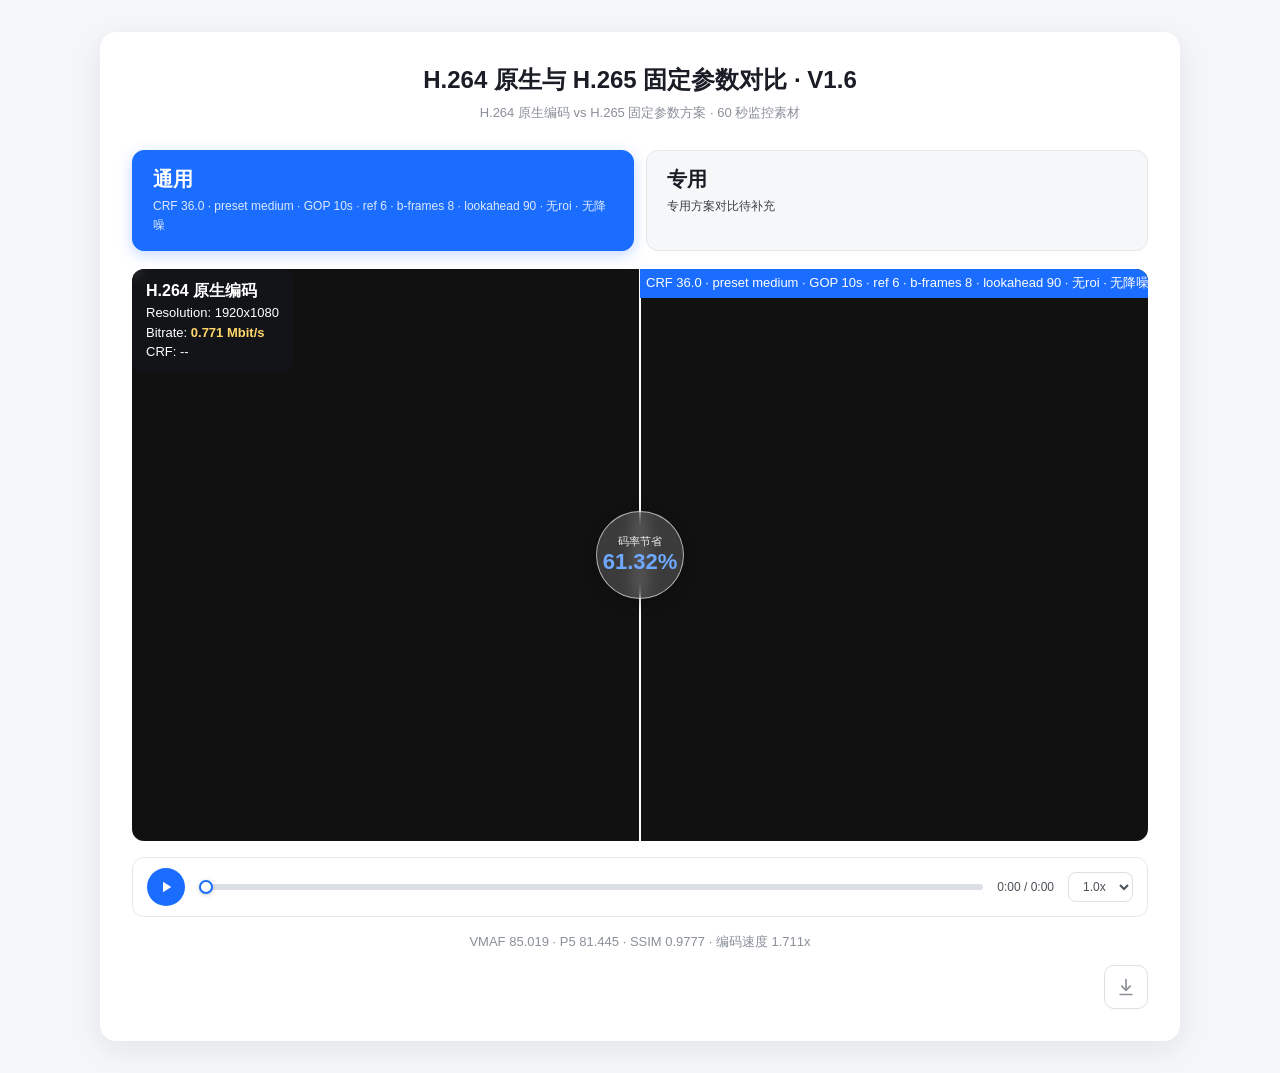
==== commit ff0ab283: "Release V1.6 realtime encoding preview" ====
--- a/apps/demo/index.html
+++ b/apps/demo/index.html
@@ -3,15 +3,15 @@
   <head>
     <meta charset="utf-8" />
     <meta name="viewport" content="width=device-width, initial-scale=1" />
-    <title>H.265 编码策略对比 · V1.4</title>
+    <title>H.264 原生与 H.265 固定参数对比 · V1.6</title>
     <link rel="icon" href="data:," />
     <link rel="stylesheet" href="./styles.css" />
   </head>
   <body>
     <main class="card">
       <header>
-        <h1 id="pageTitle">H.265 编码策略对比 · V1.4</h1>
-        <p class="subtitle" id="pageSubtitle">x265 原生默认 vs 通用无 ROI 方案 · 60 秒真实监控素材</p>
+        <h1 id="pageTitle">H.264 原生与 H.265 固定参数对比 · V1.6</h1>
+        <p class="subtitle" id="pageSubtitle">H.264 原生编码 vs H.265 固定参数方案 · 60 秒监控素材</p>
       </header>
 
       <nav class="strategy-tabs" role="tablist" aria-label="方案类型">
@@ -31,18 +31,13 @@
           <video class="media ours" id="oursVideo" preload="auto" playsinline loop muted></video>
 
           <div class="label base">
-            <div class="name" id="baseName">默认方案</div>
+            <div class="name" id="baseName">H.264 原生编码</div>
             <div>Resolution: <span id="baseResolution">--</span></div>
             <div>Bitrate: <span class="hl" id="baseBitrate">--</span></div>
             <div>CRF: <span id="baseCrf">--</span></div>
           </div>
 
-          <div class="label ours">
-            <div class="name" id="oursName">保守方案</div>
-            <div>Resolution: <span id="oursResolution">--</span></div>
-            <div>Bitrate: <span class="hl" id="oursBitrate">--</span></div>
-            <div>CRF: <span id="oursCrf">--</span></div>
-          </div>
+          <div class="label ours" id="oursLabel">CRF 36.0 · preset medium · GOP 10s · ref 6 · b-frames 8 · lookahead 90 · 无roi · 无降噪</div>
 
           <div class="divider" id="divider" tabindex="0" role="slider" aria-valuenow="50" aria-valuemin="0" aria-valuemax="100">
             <div class="badge">
@@ -85,7 +80,7 @@
             <circle cx="12" cy="13" r="4"></circle>
           </svg>
           <div class="title" id="placeholderTitle">专用方案对比待补充</div>
-          <div class="desc" id="placeholderDesc">本 Tab 预留，后续将接入专用场景下的 ROI / 降噪方案对比结果。</div>
+          <div class="desc" id="placeholderDesc">本 Tab 预留给后续专用场景策略对比。</div>
         </div>
       </section>
 
--- a/apps/demo/styles.css
+++ b/apps/demo/styles.css
@@ -161,9 +161,18 @@
 
 .label.ours {
   left: calc(var(--p, 50) * 1%);
-  background: rgba(27, 109, 255, 0.55);
+  background: #1b6dff;
   color: #fff;
   text-align: left;
+  max-width: none;
+  white-space: nowrap;
+  overflow: visible;
+  border-radius: 0;
+  padding: 4px 6px;
+  font-size: 13px;
+  line-height: 1.6;
+  backdrop-filter: none;
+  -webkit-backdrop-filter: none;
 }
 
 .label .name {
